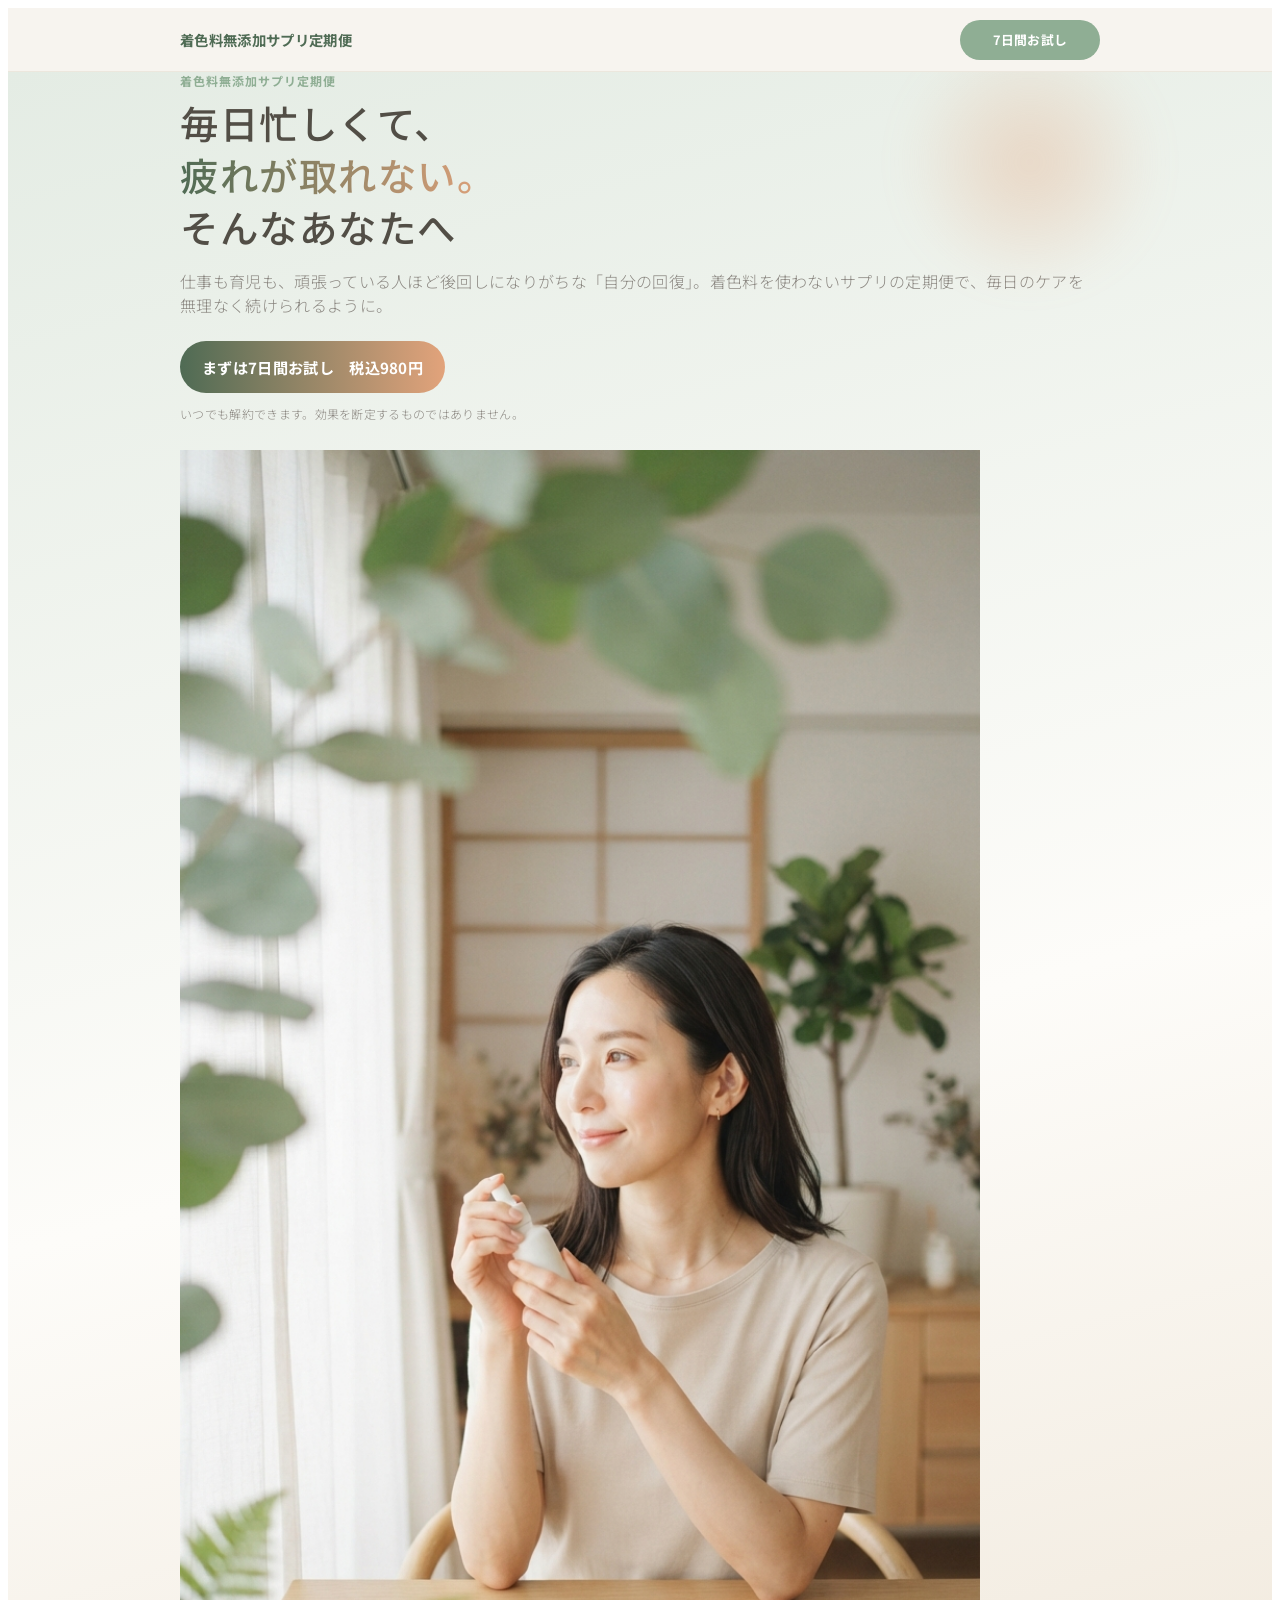
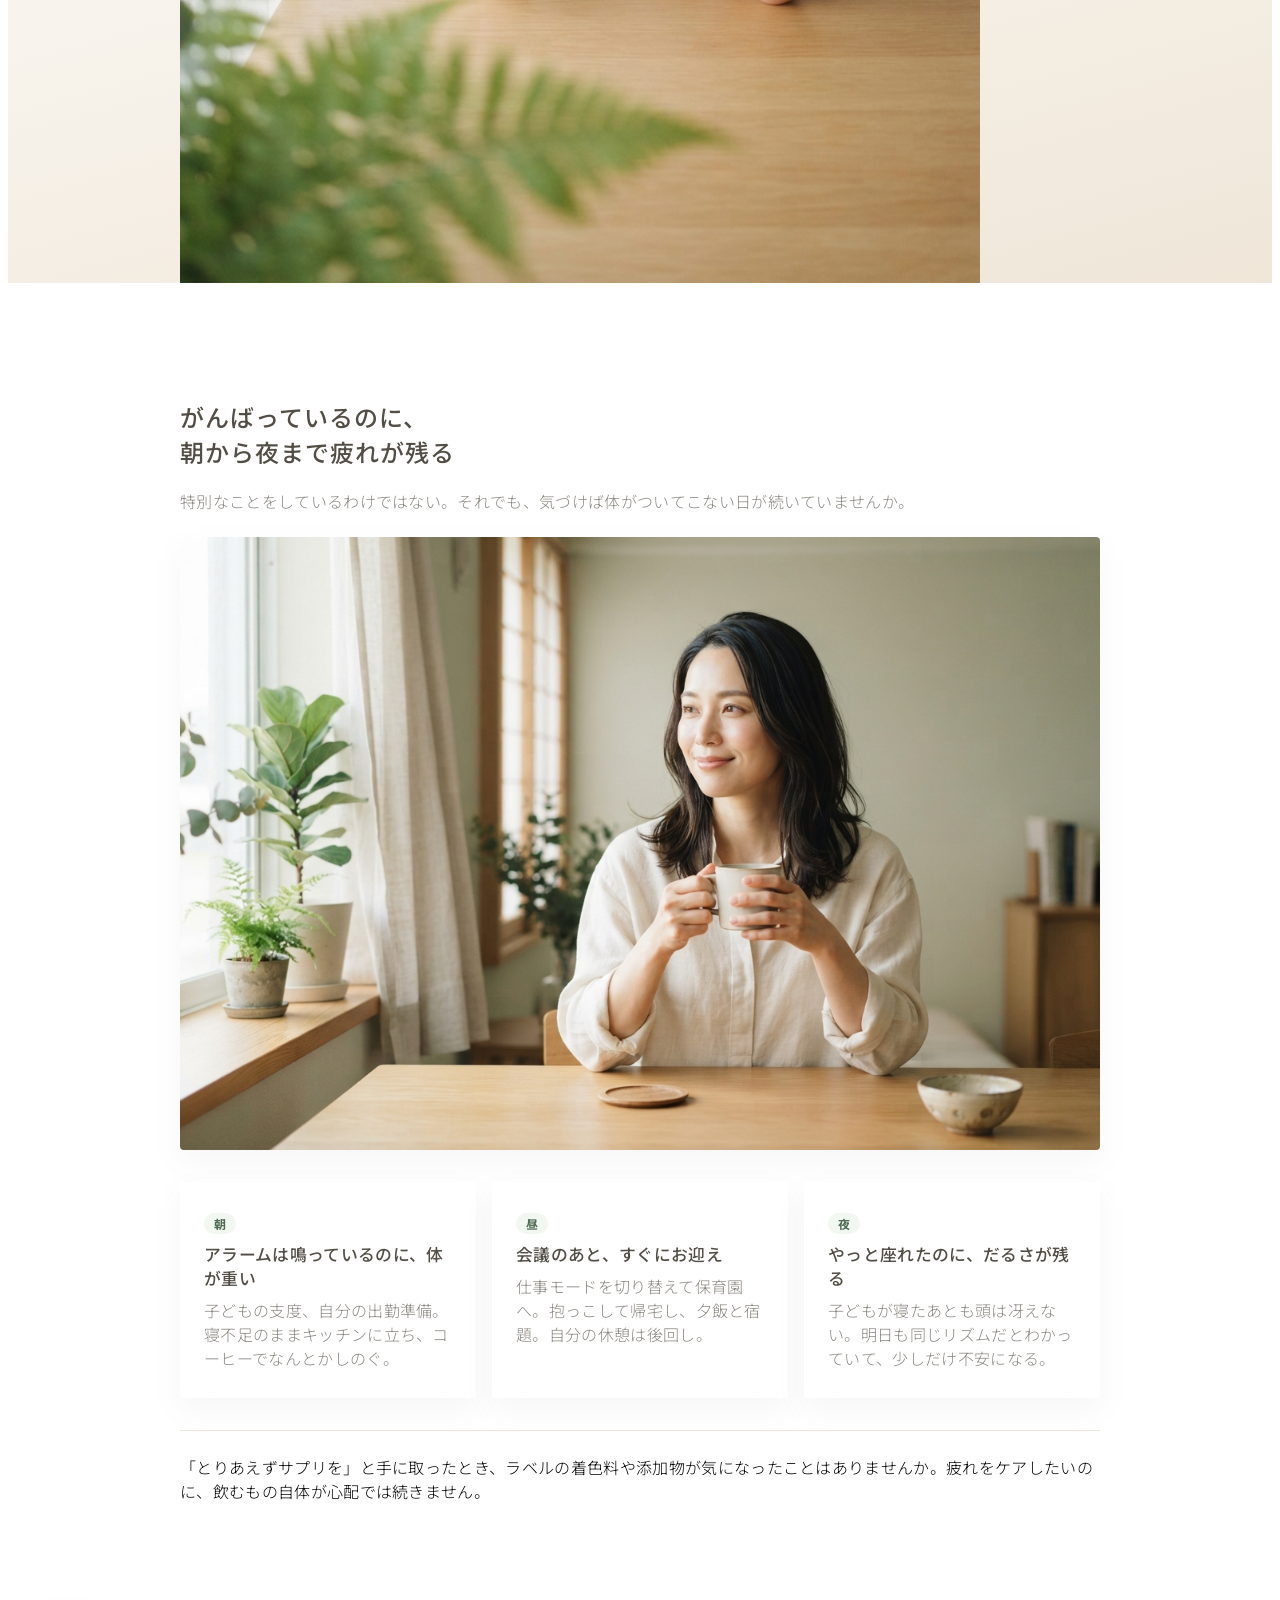
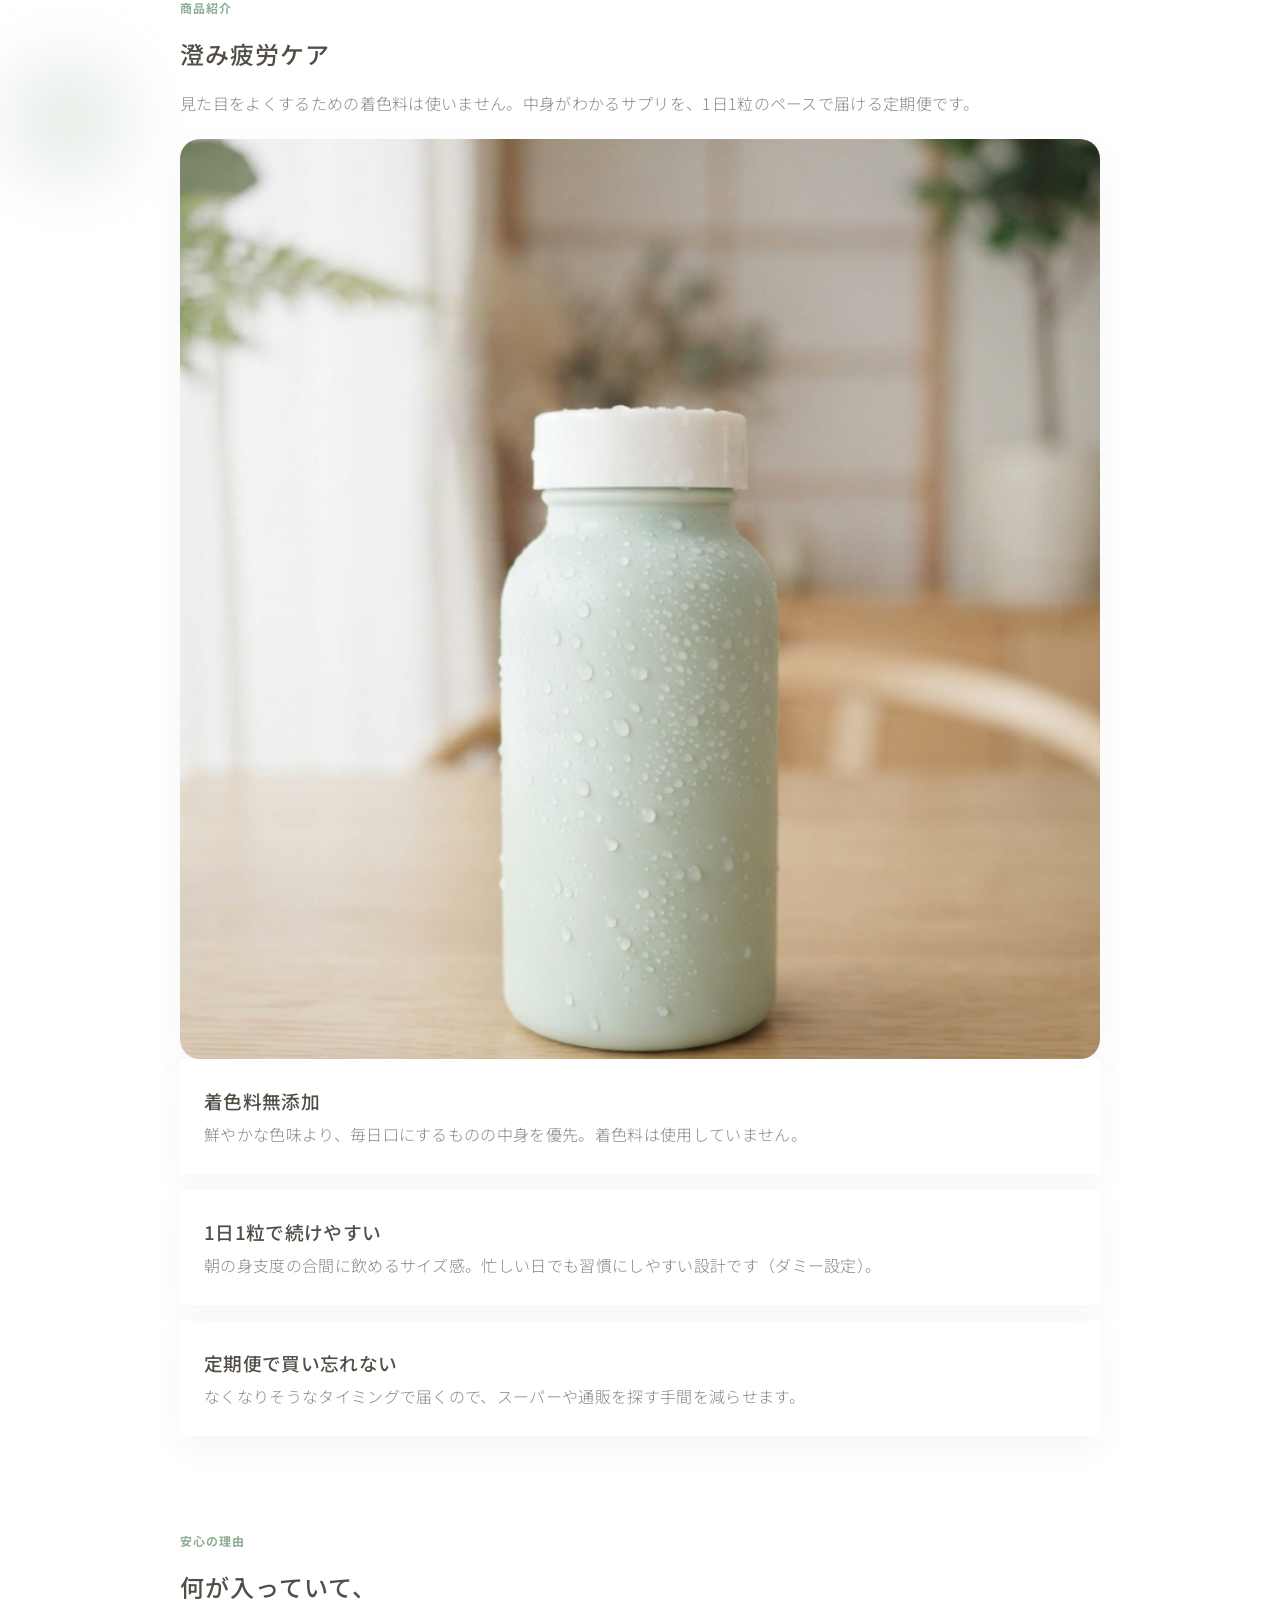
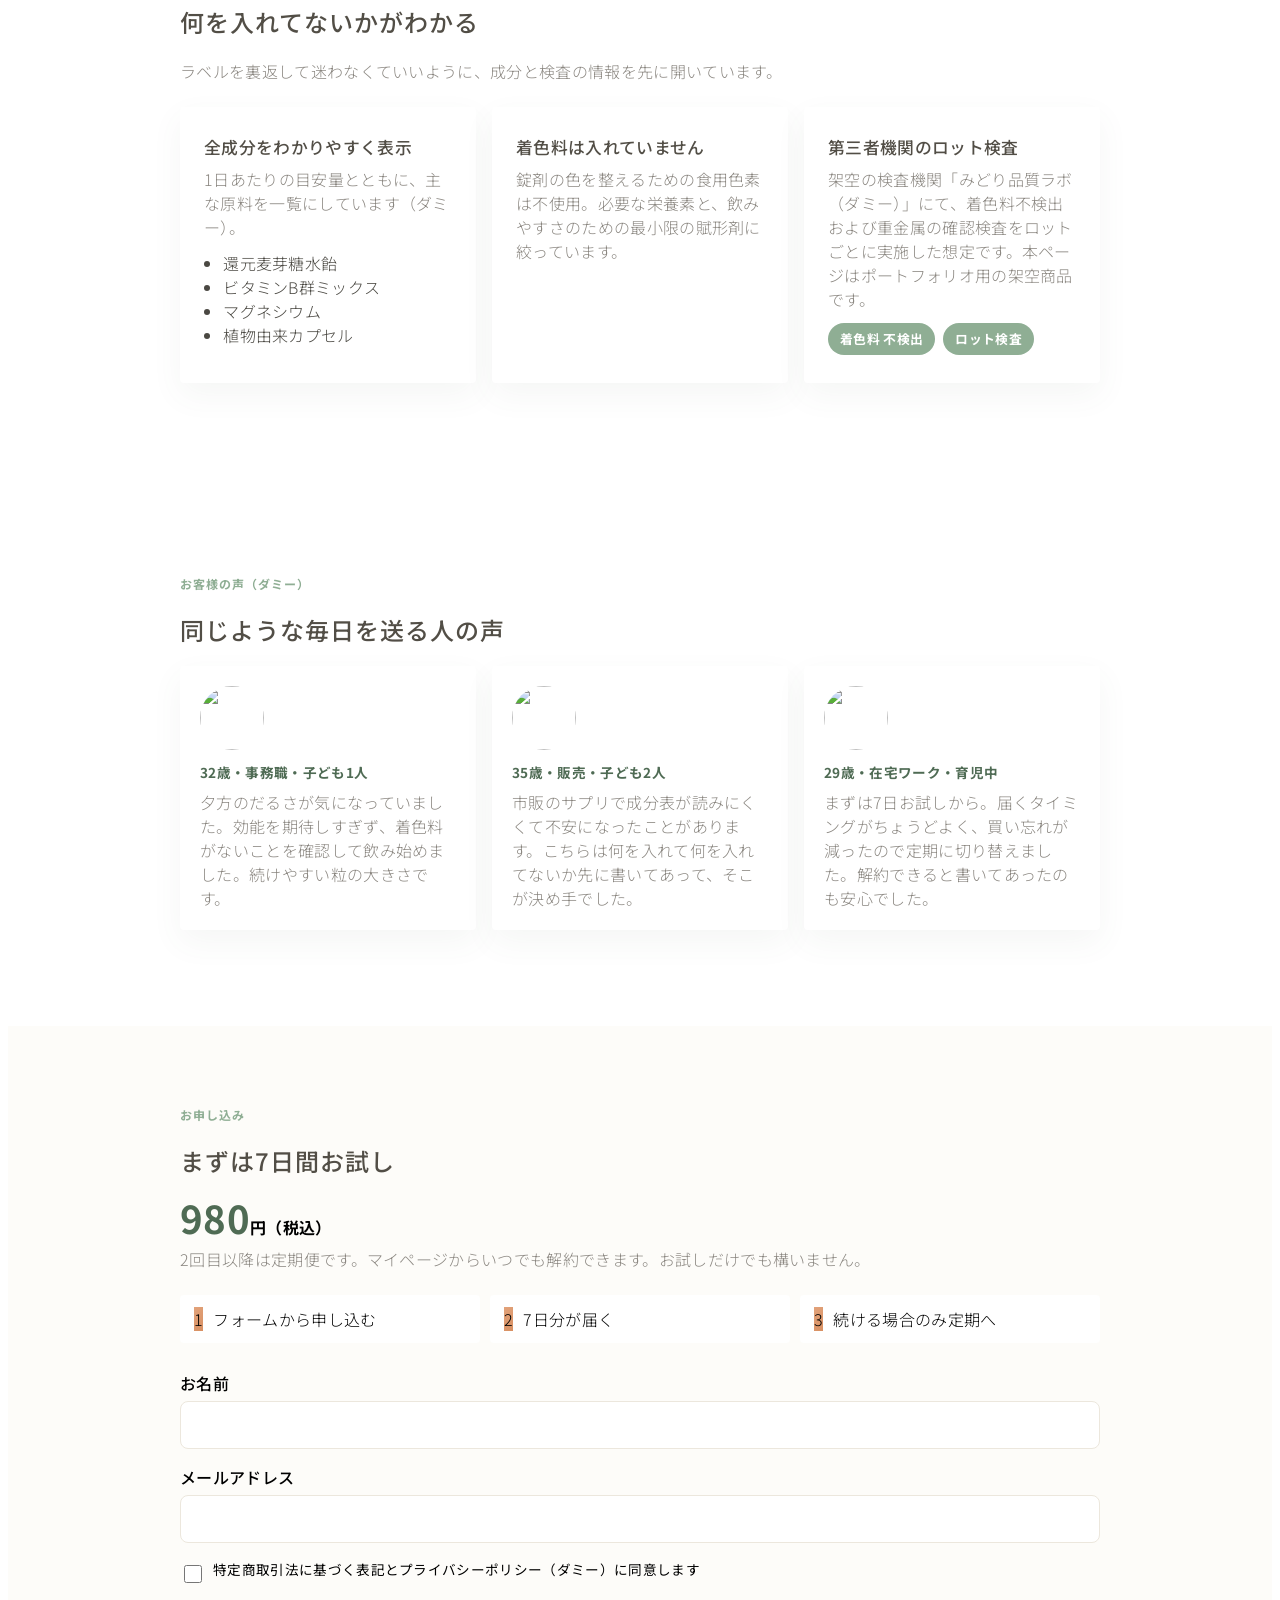
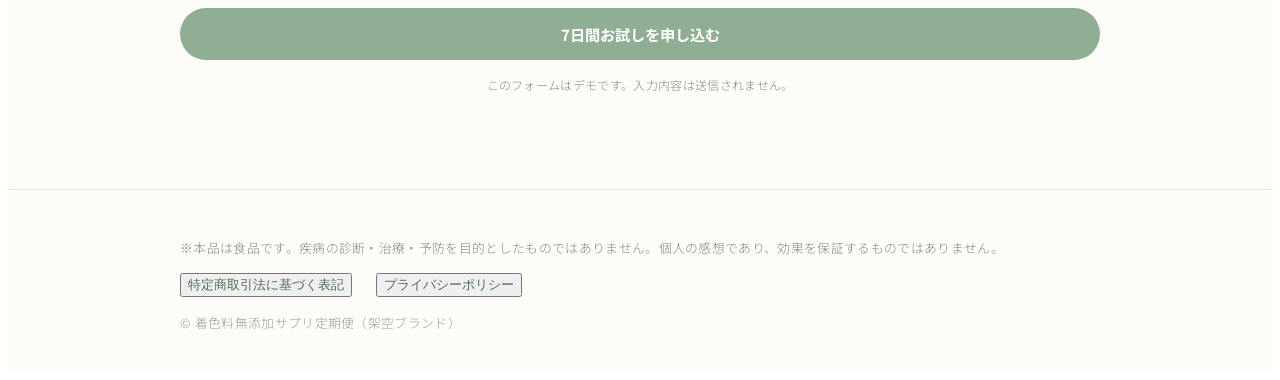
==== lp/index.html @ d239c3b1 "アプリ作成" ====
<!DOCTYPE html>
<html lang="ja">
  <head>
    <meta charset="UTF-8" />
    <meta name="viewport" content="width=device-width, initial-scale=1.0" />
    <meta
      name="description"
      content="毎日忙しくて疲れが取れないあなたへ。着色料無添加サプリ定期便「澄み疲労ケア」。まずは7日間980円から。"
    />
    <title>着色料無添加サプリ定期便｜澄み疲労ケア</title>
    <link rel="preconnect" href="https://fonts.googleapis.com" />
    <link rel="preconnect" href="https://fonts.gstatic.com" crossorigin />
    <link
      href="https://fonts.googleapis.com/css2?family=Noto+Sans+JP:wght@400;500;700&display=swap"
      rel="stylesheet"
    />
    <link rel="stylesheet" href="style.css" />
    <link rel="preconnect" href="https://fonts.googleapis.com">
    <link href="https://fonts.googleapis.com/css2?family=Shippori+Mincho:wght@400;500&family=Noto+Sans+JP:wght@300;400;700&display=swap" rel="stylesheet">
  </head>
  <body>
    <!-- ヘッダー: SNS流入者がすぐ戻れるようブランドを固定し、いつでもお試しへ進める導線を残す -->
    <header class="site-header">
      <div class="header-inner">
        <a class="logo" href="#fv">着色料無添加サプリ定期便</a>
        <a class="btn btn-sm header-cta" href="#cta">7日間お試し</a>
      </div>
    </header>

    <main>
      <!--
        セクション1 ファーストビュー
        意図: 受動的なSNS流入者の足を「慢性的な疲労感」で止め、自分ごと化させる。
        下まで読まなくても行動できるよう、共感コピーの直下に低ハードルCTAを置く。
      -->
      <section class="fv" id="fv">
        <div class="fv-bg" aria-hidden="true"></div>
        <div class="inner fv-inner">
          <p class="eyebrow">着色料無添加サプリ定期便</p>
          <h1 class="fv-catch">
            毎日忙しくて、<br />
            <span class="fv-highlight">疲れが取れない。</span><br />
            そんなあなたへ
          </h1>
          <p class="fv-lead">
            仕事も育児も、頑張っている人ほど後回しになりがちな「自分の回復」。着色料を使わないサプリの定期便で、毎日のケアを無理なく続けられるように。
          </p>
          <a class="btn btn-lg btn-highlight" href="#cta">まずは7日間お試し　税込980円</a>
          <p class="fv-note">いつでも解約できます。効果を断定するものではありません。</p>
          <div class="fv-blob" aria-hidden="true"></div>
          <img
            class="fv-photo"
            src="images/hero.jpg"
            alt="仕事と育児に追われる中で、ほっと一息つく30代女性のイメージ"
            width="800"
            height="600"
          />
        </div>
      </section>

      <!--
        セクション2 悩みの深掘り
        意図: 30代・仕事と育児の両立という具体シーンで「うちのことだ」と感じさせる。
        市販サプリの着色料・添加物への不安を短く入れ、次の無添加訴求への橋渡しにする。
      -->
      <section class="pain" id="pain">
        <div class="inner">
          <h2 class="section-title">がんばっているのに、<br />朝から夜まで疲れが残る</h2>
          <p class="section-lead">
            特別なことをしているわけではない。それでも、気づけば体がついてこない日が続いていませんか。
          </p>
          <img
            class="pain-photo"
            src="images/morning.jpg"
            alt="朝、身支度をしながら過ごす30代女性の生活シーン"
            width="800"
            height="500"
            />
          <ul class="scene-list">
            <li class="scene-card">
              <span class="scene-time">朝</span>
              <h3>アラームは鳴っているのに、体が重い</h3>
              <p>
                子どもの支度、自分の出勤準備。寝不足のままキッチンに立ち、コーヒーでなんとかしのぐ。
              </p>
            </li>
            <li class="scene-card">
              <span class="scene-time">昼</span>
              <h3>会議のあと、すぐにお迎え</h3>
              <p>
                仕事モードを切り替えて保育園へ。抱っこして帰宅し、夕飯と宿題。自分の休憩は後回し。
              </p>
            </li>
            <li class="scene-card">
              <span class="scene-time">夜</span>
              <h3>やっと座れたのに、だるさが残る</h3>
              <p>
                子どもが寝たあとも頭は冴えない。明日も同じリズムだとわかっていて、少しだけ不安になる。
              </p>
            </li>
          </ul>
          <aside class="bridge">
            <p>
              「とりあえずサプリを」と手に取ったとき、ラベルの着色料や添加物が気になったことはありませんか。疲れをケアしたいのに、飲むもの自体が心配では続きません。
            </p>
          </aside>
        </div>
      </section>

      <!--
        セクション3 商品紹介
        意図: 共感のあとに「なぜこの商品か」を示す。軸は着色料無添加。
        忙しい人でも続く1日1粒と、買い忘れを防ぐ定期便で実用性を補う。
      -->
      <section class="product" id="product">
        <div class="inner">
          <p class="eyebrow">商品紹介</p>
          <h2 class="section-title">澄み疲労ケア</h2>
          <p class="section-lead">
            見た目をよくするための着色料は使いません。中身がわかるサプリを、1日1粒のペースで届ける定期便です。
          </p>
          <div class="product-layout">
            <img
              class="product-img"
              src="images/bottle.jpg"
              alt="着色料無添加サプリ定期便の商品パッケージ"
              width="280"
              height="280"
            />
            <ul class="feature-list">
              <li>
                <h3>着色料無添加</h3>
                <p>
                  鮮やかな色味より、毎日口にするものの中身を優先。着色料は使用していません。
                </p>
              </li>
              <li>
                <h3>1日1粒で続けやすい</h3>
                <p>
                  朝の身支度の合間に飲めるサイズ感。忙しい日でも習慣にしやすい設計です（ダミー設定）。
                </p>
              </li>
              <li>
                <h3>定期便で買い忘れない</h3>
                <p>
                  なくなりそうなタイミングで届くので、スーパーや通販を探す手間を減らせます。
                </p>
              </li>
            </ul>
          </div>
        </div>
      </section>

      <!--
        セクション4 安心材料
        意図: 添加物に不安を感じた経験がある人へ、感情だけでなく根拠を渡す。
        成分の見える化、入れないものの明示、第三者検査のダミー証明で信頼を補強する。
      -->
      <section class="trust" id="trust">
        <div class="inner">
          <p class="eyebrow">安心の理由</p>
          <h2 class="section-title">何が入っていて、<br />何を入れてないかがわかる</h2>
          <p class="section-lead">
            ラベルを裏返して迷わなくていいように、成分と検査の情報を先に開いています。
          </p>
          <div class="trust-grid">
            <article class="trust-card">
              <h3>全成分をわかりやすく表示</h3>
              <p>1日あたりの目安量とともに、主な原料を一覧にしています（ダミー）。</p>
              <ul class="ingredient-list">
                <li>還元麦芽糖水飴</li>
                <li>ビタミンB群ミックス</li>
                <li>マグネシウム</li>
                <li>植物由来カプセル</li>
              </ul>
            </article>
            <article class="trust-card">
              <h3>着色料は入れていません</h3>
              <p>
                錠剤の色を整えるための食用色素は不使用。必要な栄養素と、飲みやすさのための最小限の賦形剤に絞っています。
              </p>
            </article>
            <article class="trust-card">
              <h3>第三者機関のロット検査</h3>
              <p>
                架空の検査機関「みどり品質ラボ（ダミー）」にて、着色料不検出および重金属の確認検査をロットごとに実施した想定です。本ページはポートフォリオ用の架空商品です。
              </p>
              <div class="badge-row">
                <span class="badge">着色料 不検出</span>
                <span class="badge">ロット検査</span>
              </div>
            </article>
          </div>
        </div>
      </section>

      <!--
        セクション5 お客様の声
        意図: 同世代（30代）の体験談で追体験させる。実在を装いすぎないようダミーと明記。
        疲労感・安心感・お試しからの継続、というLPの流れに対応する3件。
      -->
      <section class="voices" id="voices">
        <div class="inner">
          <p class="eyebrow">お客様の声（ダミー）</p>
          <h2 class="section-title">同じような毎日を送る人の声</h2>
          <ul class="voice-list">
            <li class="voice-card">
              <img
                class="avatar"
                src="https://placehold.jp/40/c4b5a5/ffffff/160x160.png?text=A"
                alt=""
                width="80"
                height="80"
              />
              <p class="voice-meta">32歳・事務職・子ども1人</p>
              <p class="voice-text">
                夕方のだるさが気になっていました。効能を期待しすぎず、着色料がないことを確認して飲み始めました。続けやすい粒の大きさです。
              </p>
            </li>
            <li class="voice-card">
              <img
                class="avatar"
                src="https://placehold.jp/40/9aab8c/ffffff/160x160.png?text=B"
                alt=""
                width="80"
                height="80"
              />
              <p class="voice-meta">35歳・販売・子ども2人</p>
              <p class="voice-text">
                市販のサプリで成分表が読みにくくて不安になったことがあります。こちらは何を入れて何を入れてないか先に書いてあって、そこが決め手でした。
              </p>
            </li>
            <li class="voice-card">
              <img
                class="avatar"
                src="https://placehold.jp/40/8fa3a8/ffffff/160x160.png?text=C"
                alt=""
                width="80"
                height="80"
              />
              <p class="voice-meta">29歳・在宅ワーク・育児中</p>
              <p class="voice-text">
                まずは7日お試しから。届くタイミングがちょうどよく、買い忘れが減ったので定期に切り替えました。解約できると書いてあったのも安心でした。
              </p>
            </li>
          </ul>
        </div>
      </section>

      <!--
        セクション6 CTA
        意図: 本購入ではなく「7日間・980円」で決断コストを下げる。
        定期の流れと解約のしやすさを先に見せ、簡易フォームで申込の第一歩を取る（サーバー送信なし）。
      -->
      <section class="cta" id="cta">
        <div class="inner">
          <p class="eyebrow">お申し込み</p>
          <h2 class="section-title">まずは7日間お試し</h2>
          <p class="price"><span class="price-num">980</span>円（税込）</p>
          <p class="section-lead">
            2回目以降は定期便です。マイページからいつでも解約できます。お試しだけでも構いません。
          </p>
          <ol class="steps">
            <li><span>1</span>フォームから申し込む</li>
            <li><span>2</span>7日分が届く</li>
            <li><span>3</span>続ける場合のみ定期へ</li>
          </ol>

          <form class="trial-form" id="trial-form" novalidate>
            <div class="field">
              <label for="name">お名前</label>
              <input type="text" id="name" name="name" autocomplete="name" required />
              <p class="field-error" data-error-for="name" hidden></p>
            </div>
            <div class="field">
              <label for="email">メールアドレス</label>
              <input type="email" id="email" name="email" autocomplete="email" required />
              <p class="field-error" data-error-for="email" hidden></p>
            </div>
            <div class="field field-check">
              <label>
                <input type="checkbox" id="agree" name="agree" required />
                特定商取引法に基づく表記とプライバシーポリシー（ダミー）に同意します
              </label>
              <p class="field-error" data-error-for="agree" hidden></p>
            </div>
            <button class="btn btn-lg btn-block" type="submit">7日間お試しを申し込む</button>
            <p class="form-hint">このフォームはデモです。入力内容は送信されません。</p>
          </form>

          <div class="thanks" id="thanks" hidden tabindex="-1">
            <h3>お申し込みありがとうございました</h3>
            <p>
              これはポートフォリオ用のダミー完了画面です。実際の注文処理は行われていません。
            </p>
          </div>
        </div>
      </section>
    </main>

    <!-- フッター: 薬機法に配慮した注意書きと、ダミーの法務リンク。モーダルで短文を見せる -->
    <footer class="site-footer">
      <div class="inner">
        <p class="disclaimer">
          ※本品は食品です。疾病の診断・治療・予防を目的としたものではありません。個人の感想であり、効果を保証するものではありません。
        </p>
        <nav class="footer-nav">
          <button type="button" class="link-btn" data-modal="tokushoho">特定商取引法に基づく表記</button>
          <button type="button" class="link-btn" data-modal="privacy">プライバシーポリシー</button>
        </nav>
        <p class="copyright">&copy; 着色料無添加サプリ定期便（架空ブランド）</p>
      </div>
    </footer>

    <dialog class="modal" id="modal-tokushoho">
      <h2>特定商取引法に基づく表記（ダミー）</h2>
      <p>販売業者: 架空株式会社</p>
      <p>所在地: 東京都（ダミー）</p>
      <p>価格: お試し980円（税込）／以降は定期便（金額はダミー）</p>
      <p>解約: 次回発送の一定日前までマイページより可能（ダミー）</p>
      <button type="button" class="btn" data-close-modal>閉じる</button>
    </dialog>
    <dialog class="modal" id="modal-privacy">
      <h2>プライバシーポリシー（ダミー）</h2>
      <p>
        本ページはポートフォリオ目的の架空LPです。フォームに入力された情報はサーバーへ送信されず、ブラウザ内での確認のみに用います。
      </p>
      <button type="button" class="btn" data-close-modal>閉じる</button>
    </dialog>

    <a class="sticky-cta" id="sticky-cta" href="#cta" hidden>7日間お試し 980円</a>

    <script src="script.js"></script>
  </body>
</html>
---- lp/style.css ----
/* ベース: スマホ（375px想定）を最優先。健康・安心を伝えるくすみグリーンとオフホワイト */

:root {
  --green: #8fae94;
  --green-dark: #4f6b54;
  --green-soft: #f3f7f1;
  --cream: #fdfcf9;
  --white: #ffffff;
  --text: #4a4842;
  --muted: #8b8781;
  --line: #ece7dd;
  --error: #a33b3b;
  --header-h: 64px;
  --radius: 4px;
  --shadow: 0 12px 32px rgba(79, 107, 84, 0.06);
  --accent: #e2a37b; /* 差し色:暖かみのあるテラコッタ。使うのはボタンの一部・装飾・強調文字のみ */
}

*,
*::before,
*::after {
  box-sizing: border-box;
}

html {
  scroll-behavior: smooth;
}

body {
  font-family: "Noto Sans JP", sans-serif;
  font-weight: 300;
  letter-spacing: 0.02em;

}

img {
  max-width: 100%;
  height: auto;
  display: block;
}

a {
  color: var(--green-dark);
}

.inner {
  width: min(920px, calc(100% - 32px));
  margin-inline: auto;
}

.eyebrow {
  margin: 0 0 8px;
  font-size: 0.75rem;
  font-weight: 700;
  letter-spacing: 0.08em;
  color: var(--green);
}

.section-title {
  font-weight: 400;
  letter-spacing: 0.04em;
}

.section-lead {
  margin: 0 0 24px;
  color: var(--muted);
}

/* ヘッダー: スクロール中もブランドとCTAを見失わない */

.site-header {
  position: sticky;
  top: 0;
  z-index: 20;
  height: var(--header-h);
  background: rgba(247, 244, 239, 0.94);
  border-bottom: 1px solid var(--line);
  backdrop-filter: blur(8px);
}

.header-inner {
  height: 100%;
  width: min(920px, calc(100% - 24px));
  margin-inline: auto;
  display: flex;
  align-items: center;
  justify-content: space-between;
  gap: 12px;
}

.logo {
  font-size: 0.75rem;
  font-weight: 700;
  text-decoration: none;
  color: var(--green-dark);
  white-space: nowrap;
  overflow: hidden;
  text-overflow: ellipsis;
}

.btn {
  display: inline-flex;
  align-items: center;
  justify-content: center;
  min-height: 44px;
  padding: 10px 18px;
  border: 0;
  border-radius: 999px;
  background: var(--green);
  color: #fff;
  font-weight: 700;
  font-size: 0.95rem;
  text-decoration: none;
  cursor: pointer;
  font-family: inherit;
}

.btn:hover,
.btn:focus-visible {
  background: var(--green-dark);
}

.btn-sm {
  min-height: 40px;
  padding: 8px 12px;
  font-size: 0.8rem;
}

.btn-lg {
  min-height: 52px;
  padding: 12px 22px;
}

.btn-block {
  width: 100%;
}

/* ファーストビューのメインCTAだけ、キャッチコピーと同じグラデーションにして最重要ボタンを目立たせる */
.btn-highlight {
  background: linear-gradient(90deg, var(--green-dark) 0%, var(--accent) 100%);
}

.btn-highlight:hover,
.btn-highlight:focus-visible {
  background: linear-gradient(90deg, var(--accent) 0%, var(--green-dark) 100%);
}

/* セクション1 FV: 疲労への共感を画面いっぱいに。グラデ＋写真で生活感を出す */

.fv {
  position: relative;
}

.fv-blob {
  position: absolute;
  top: -40px;
  right: -60px;
  width: 260px;
  height: 260px;
  background: radial-gradient(circle, var(--accent) 0%, transparent 70%);
  opacity: 0.35;
  filter: blur(20px);
  z-index: 0;
  pointer-events: none;
}


.fv-bg {
  position: absolute;
  inset: 0;
  background: linear-gradient(165deg, #e4ece4 0%, var(--cream) 55%, #efe6d8 100%);
  z-index: 0;
}

.fv-inner {
  position: relative;
  z-index: 1;
}

.fv-catch {
  margin: 0 0 16px;
  font-size: clamp(1.6rem, 6vw, 2.4rem);
  line-height: 1.35;
}

.fv-lead {
  margin: 0 0 24px;
  color: var(--muted);
}

.fv-note {
  margin: 12px 0 28px;
  font-size: 0.75rem;
  color: var(--muted);
}
/* 実写に差し替えたため、縦横比を固定して崩れを防ぐ */
.fv-photo {
  position: relative;
  z-index: 1;
}
/* キャッチコピーの中の最重要ワードにだけ、グラデーションで差し色を効かせる */
.fv-highlight {
  background: linear-gradient(90deg, var(--green-dark) 0%, var(--accent) 100%);
  -webkit-background-clip: text;
  background-clip: text;
  -webkit-text-fill-color: transparent;
}

/* セクション2 悩み: 朝昼夜のカードで生活リズムを可視化し、無添加への橋を渡す */

.pain {
  padding: 96px 0;
  background: var(--white);
}

.scene-list {
  list-style: none;
  margin: 0;
  padding: 0;
  display: grid;
  gap: 16px;
}

.scene-card {
  padding: 28px 24px;
  border-radius: var(--radius);
  background: var(--white);
  border: none;
  box-shadow: var(--shadow);
}

.scene-time {
  display: inline-block;
  margin-bottom: 8px;
  padding: 2px 10px;
  border-radius: 999px;
  background: var(--green-soft);
  color: var(--green-dark);
  font-size: 0.75rem;
  font-weight: 700;
}

.scene-card h3 {
  margin: 0 0 8px;
  font-size: 1.05rem;
}

.scene-card p {
  margin: 0;
  color: var(--muted);
}

.bridge {
  margin-top: 32px;
  padding: 24px 0 0;
  border-left: none;
  border-top: 1px solid var(--line);
  background: none;
  border-radius: 0;
}

.bridge p {
  margin: 0;
}

/* セクション3 商品: ボトル画像と3特長。スマホは縦積み */

.product {
  position: relative;
}

.product::before {
  content: "";
  position: absolute;
  top: 20px;
  left: -40px;
  width: 200px;
  height: 200px;
  background: radial-gradient(circle, var(--green) 0%, transparent 70%);
  opacity: 0.25;
  filter: blur(24px);
  z-index: 0;
}

.product-layout {
  position: relative;
  z-index: 1;
}

.product-img {
  width: min(280px, 70%);
  aspect-ratio: 1 / 1;
  margin-inline: auto;
  border-radius: 20px;
  box-shadow: var(--shadow);
  object-fit: cover;
}

.feature-list {
  list-style: none;
  margin: 0;
  padding: 0;
  display: grid;
  gap: 16px;
}

.feature-list li {
  padding: 28px 24px;
  border-radius: var(--radius);
  background: var(--white);
  border: none;
  box-shadow: var(--shadow);
}

.feature-list h3 {
  margin: 0 0 8px;
  color: var(--green-dark);
}

.feature-list p {
  margin: 0;
  color: var(--muted);
}

/* セクション4 安心: 成分・不使用・検査を同格のカードで並べ、根拠を先に見せる */

.trust {
  padding: 96px 0;
  background: var(--white);
}

.trust-grid {
  display: grid;
  gap: 16px;
}

.trust-card {
  padding: 28px 24px;
  border-radius: var(--radius);
  background: var(--white);
  border: none;
  box-shadow: var(--shadow);
}

.trust-card h3 {
  margin: 0 0 8px;
  font-size: 1.05rem;
}

.trust-card p {
  margin: 0 0 12px;
  color: var(--muted);
}

.ingredient-list {
  margin: 0;
  padding-left: 1.2em;
  color: var(--text);
}

.badge-row {
  display: flex;
  flex-wrap: wrap;
  gap: 8px;
}

.badge {
  display: inline-flex;
  align-items: center;
  min-height: 32px;
  padding: 4px 12px;
  border-radius: 999px;
  background: var(--green);
  color: #fff;
  font-size: 0.8rem;
  font-weight: 700;
}

/* セクション5 声: 円形プレースホルダーと短文で同世代感を出す */

.voices {
  padding: 96px 0;
}

.voice-list {
  list-style: none;
  margin: 0;
  padding: 0;
  display: grid;
  gap: 16px;
}

.voice-card {
  padding: 20px;
  background: var(--white);
  border-radius: var(--radius);
  box-shadow: var(--shadow);
}

.avatar {
  width: 64px;
  height: 64px;
  border-radius: 50%;
  object-fit: cover;
  margin-bottom: 12px;
}

.voice-meta {
  margin: 0 0 8px;
  font-size: 0.85rem;
  font-weight: 700;
  color: var(--green-dark);
}

.voice-text {
  margin: 0;
  color: var(--muted);
}

/* セクション6 CTA: 価格を大きく、ステップで不安を分解、フォームは指で押しやすい余白 */

.cta {
  padding: 80px 0 96px;
  background: var(--cream);
}

.price {
  margin: 0 0 8px;
  font-weight: 700;
}

.price-num {
  font-size: 2.4rem;
  line-height: 1;
  color: var(--green-dark);
}

.steps {
  list-style: none;
  margin: 0 0 28px;
  padding: 0;
  display: grid;
  gap: 10px;
}

.steps li {
  display: flex;
  align-items: center;
  gap: 10px;
  padding: 12px 14px;
  background: var(--white);
  border-radius: var(--radius);
}

.steps span {
  background: linear-gradient(135deg, var(--accent) 0%, #d88f61 100%);
}

.trial-form {
  display: grid;
  gap: 16px;
}

.field label {
  display: block;
  margin-bottom: 6px;
  font-weight: 500;
}

.field input[type="text"],
.field input[type="email"] {
  width: 100%;
  min-height: 48px;
  padding: 10px 12px;
  border: 1px solid var(--line);
  border-radius: 8px;
  font-size: 16px;
  font-family: inherit;
  background: var(--white);
}

.field input:focus-visible {
  outline: 2px solid var(--green);
  outline-offset: 1px;
}

.field-check label {
  display: flex;
  align-items: flex-start;
  gap: 8px;
  font-size: 0.85rem;
  font-weight: 400;
}

.field-check input {
  margin-top: 6px;
  width: 18px;
  height: 18px;
}

.field-error {
  margin: 6px 0 0;
  font-size: 0.8rem;
  color: var(--error);
}

.form-hint {
  margin: 0;
  font-size: 0.75rem;
  color: var(--muted);
  text-align: center;
}

.thanks {
  padding: 24px;
  background: var(--white);
  border-radius: var(--radius);
  text-align: center;
}

.thanks h3 {
  margin: 0 0 8px;
}

.thanks p {
  margin: 0;
  color: var(--muted);
}

.trial-form.is-hidden {
  display: none;
}

/* フッター: 断定表現を避ける注意書きと法務ダミー */

.site-footer {
  padding: 48px 0 96px;
  background: var(--cream);
  color: var(--muted);
  font-size: 0.8rem;
  border-top: 1px solid var(--line);
}

.disclaimer {
  margin: 0 0 16px;
}

.footer-nav {
  display: flex;
  flex-direction: column;
  gap: 8px;
  margin-bottom: 16px;
}

.link-btn {
  color: var(--green-dark);
}

.copyright {
  margin: 0;
  opacity: 0.8;
}

.modal {
  width: min(480px, calc(100% - 32px));
  border: 0;
  border-radius: var(--radius);
  padding: 24px;
}

.modal::backdrop {
  background: rgba(58, 56, 53, 0.5);
}

.modal h2 {
  margin: 0 0 12px;
  font-size: 1.1rem;
}

.modal p {
  margin: 0 0 10px;
  color: var(--muted);
}

/* 追従CTA: FVを過ぎたあと、親指の届く下端に出す */

.sticky-cta {
  position: fixed;
  left: 16px;
  right: 16px;
  bottom: 16px;
  z-index: 15;
  display: flex;
  align-items: center;
  justify-content: center;
  min-height: 52px;
  border-radius: 999px;
  background: var(--green);
  color: #fff;
  font-weight: 700;
  text-decoration: none;
  box-shadow: 0 8px 20px rgba(63, 86, 68, 0.28);
}

.sticky-cta[hidden] {
  display: none;
}

@media (min-width: 768px) {
  .scene-list,
  .trust-grid,
  .voice-list,
  .steps {
    grid-template-columns: repeat(3, 1fr);
  }

  .product-layout {
    grid-template-columns: 280px 1fr;
    align-items: center;
  }

  .product-img {
    width: 100%;
    margin: 0;
  }

  .footer-nav {
    flex-direction: row;
    gap: 24px;
  }

  .site-footer {
    padding-bottom: 40px;
  }

  .sticky-cta {
    display: none !important;
  }

  .header-cta {
    min-width: 140px;
  }

  .logo {
    font-size: 0.9rem;
  }
}
/* 悩みセクション用の写真:柔らかい印象を出すため大きめの余白と角丸 */
.pain-photo {
  width: 100%;
  aspect-ratio: 3 / 2;
  object-fit: cover;
  border-radius: var(--radius);
  box-shadow: var(--shadow);
  margin-bottom: 32px;
}
/* ============================================
   見出し・キャッチコピーの色とウェイトを調整
   (黒すぎる・細すぎるという違和感の解消)
   ============================================ */

:root {
  --heading: #524e46; /* 黒ではなく、温かみのある墨色寄りのグレー */
}

/* ファーストビューのキャッチコピー「毎日忙しくて、疲れが取れない。そんなあなたへ」 */
.fv-catch {
  color: var(--heading);
  font-weight: 500;
  letter-spacing: 0.04em;
}

/* 各セクションの見出し(「澄み疲労ケア」「同じような毎日を送る人の声」「まずは7日間お試し」など) */
.section-title {
  color: var(--heading);
  font-weight: 500;
  letter-spacing: 0.04em;
}

/* カード内の小見出し(「がんばっているのに、朝から夜まで疲れが残る」「何が入っていて、何を入れてないかがわかる」など) */
.scene-card h3,
.trust-card h3,
.feature-list h3 {
  color: var(--heading);
  font-weight: 500;
}

/* 本文(リード文・説明文)はさらに一段階薄いグレーのままで、見出しとのメリハリをつける */
.fv-lead,
.section-lead,
.scene-card p,
.trust-card p,
.feature-list p {
  color: var(--muted);
  font-weight: 300;
}
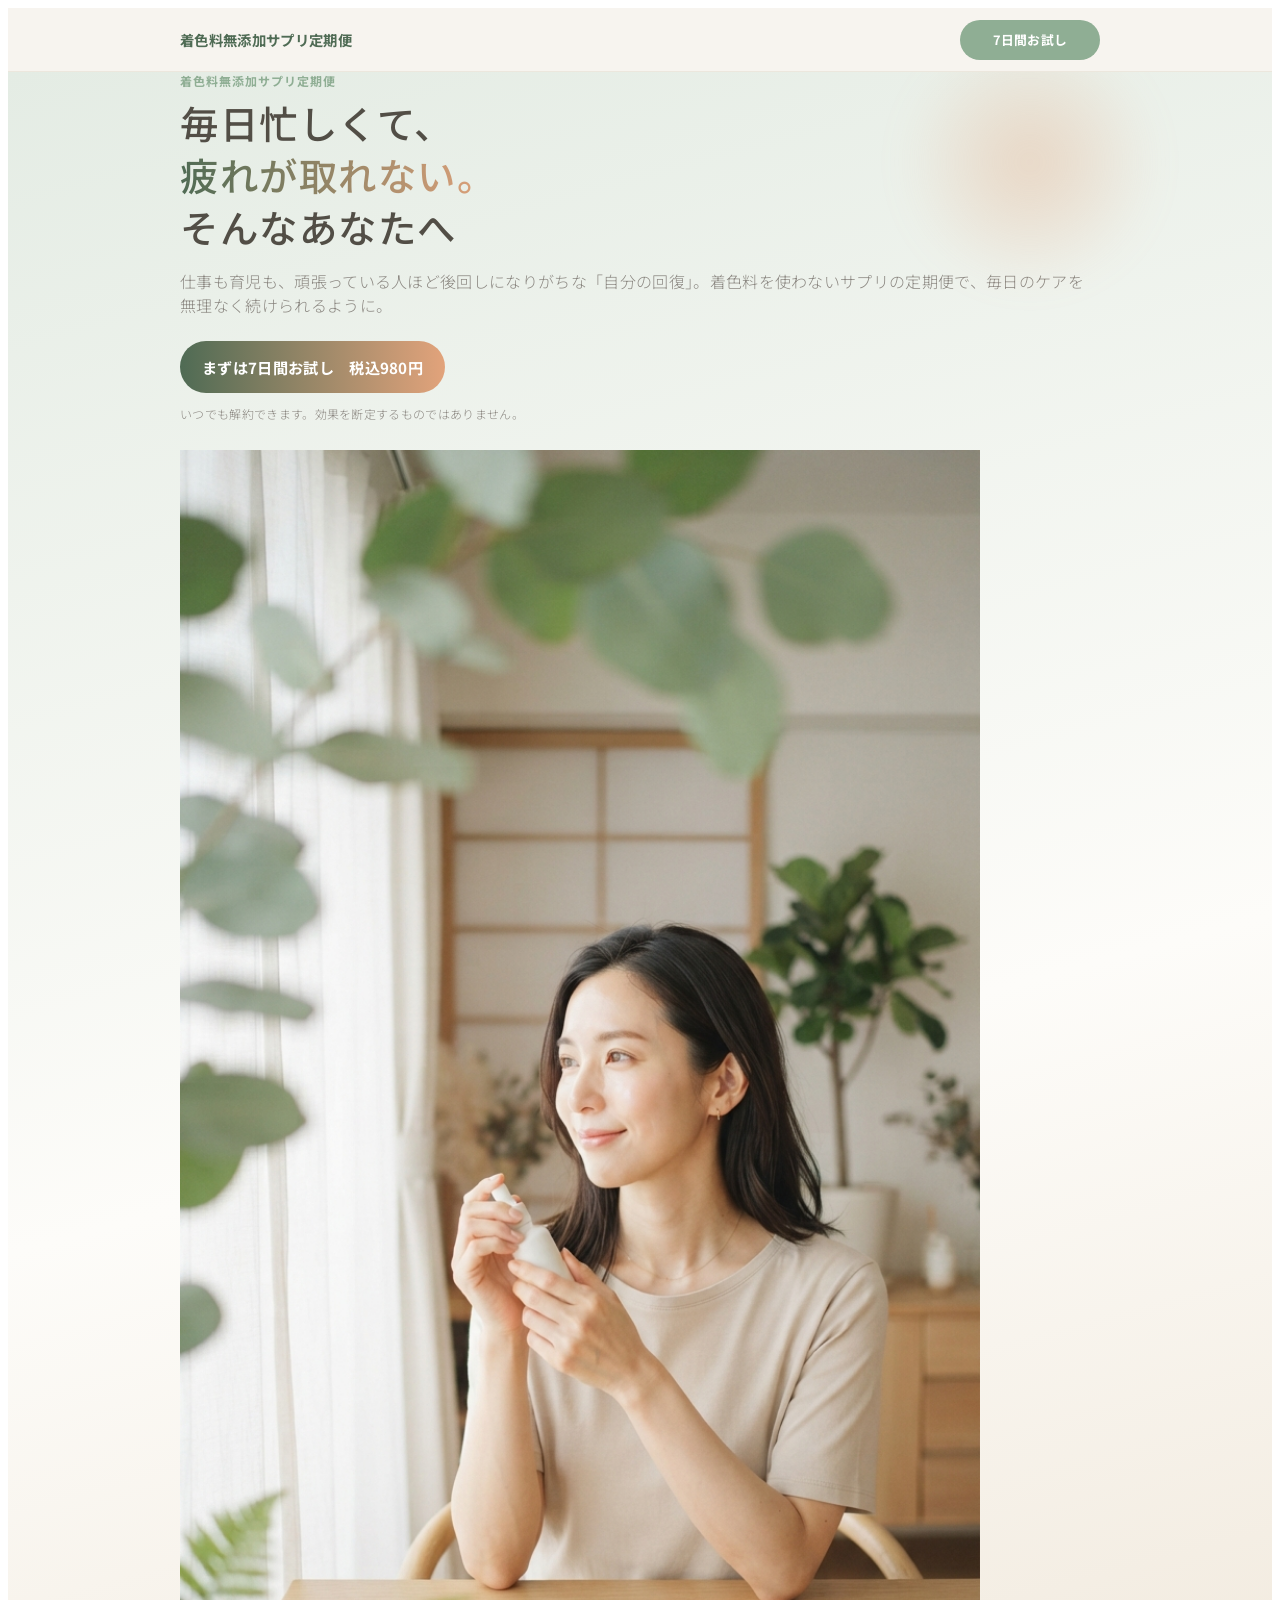
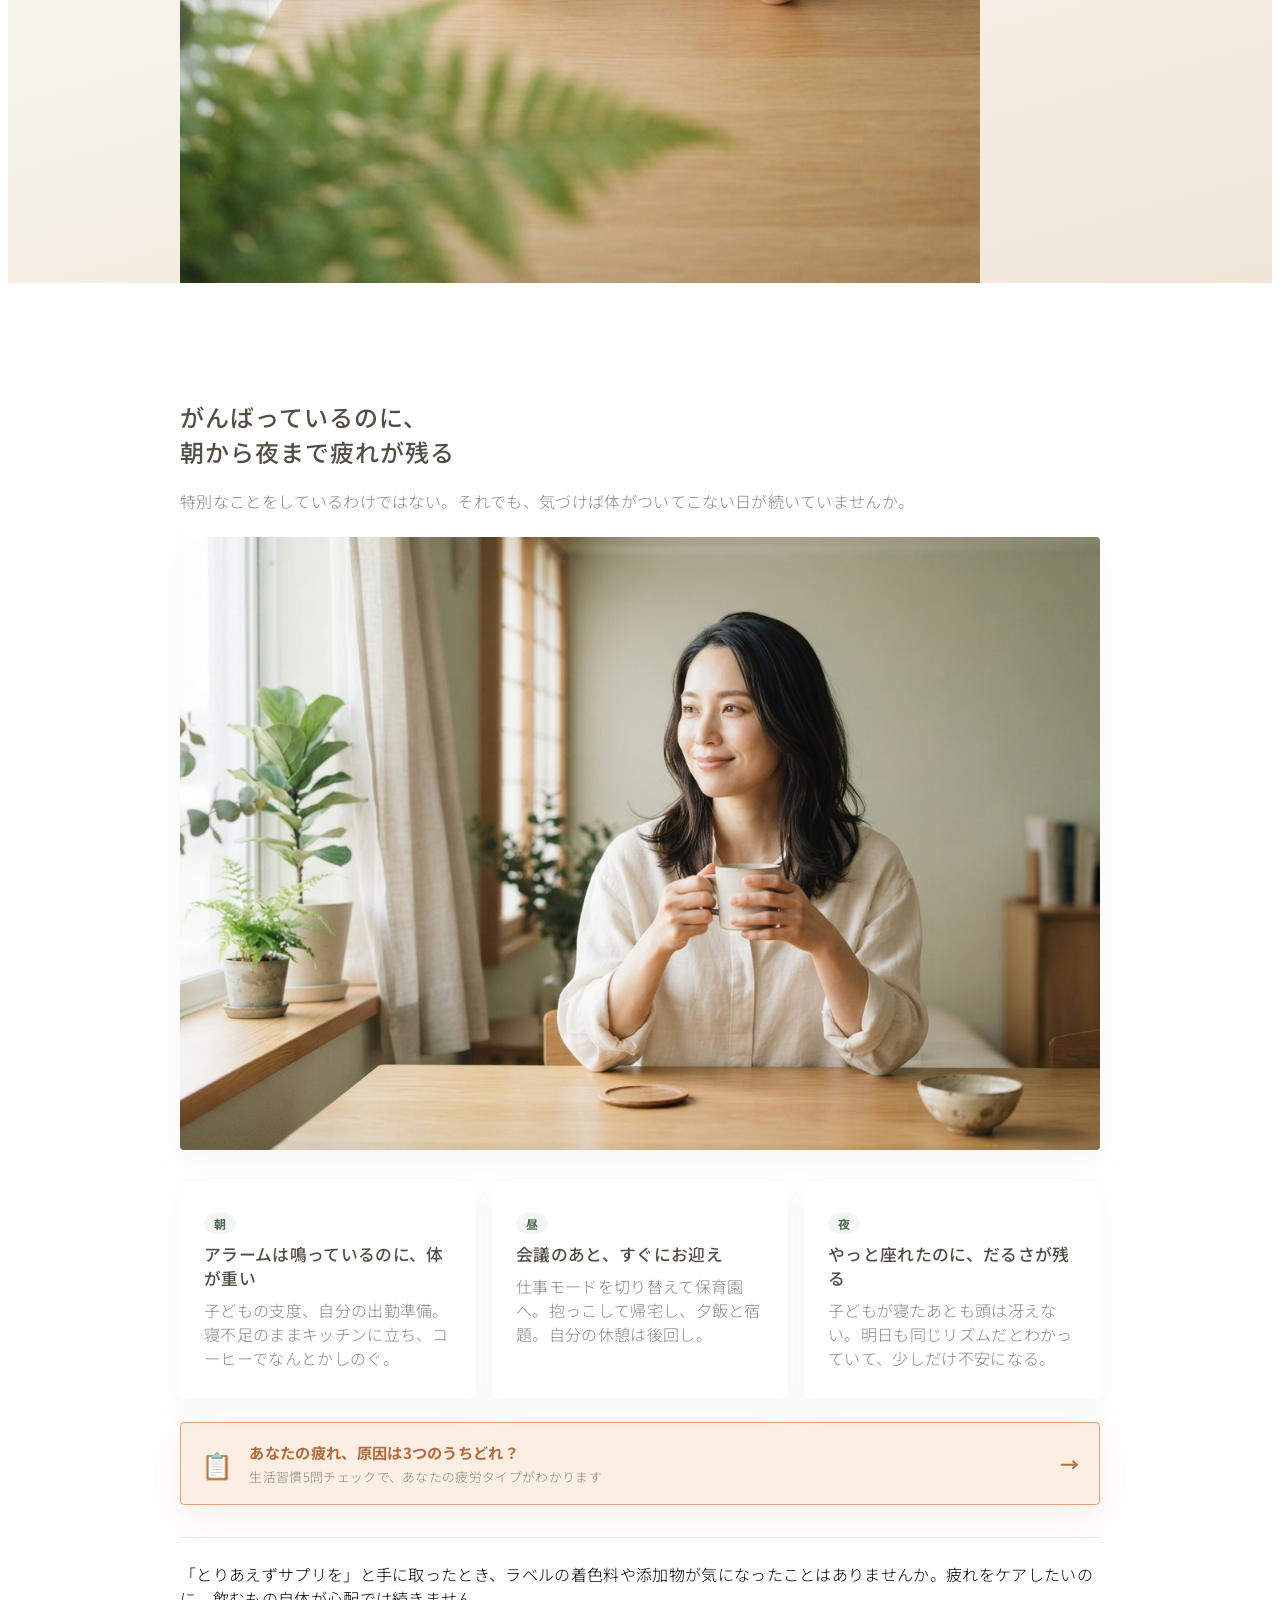
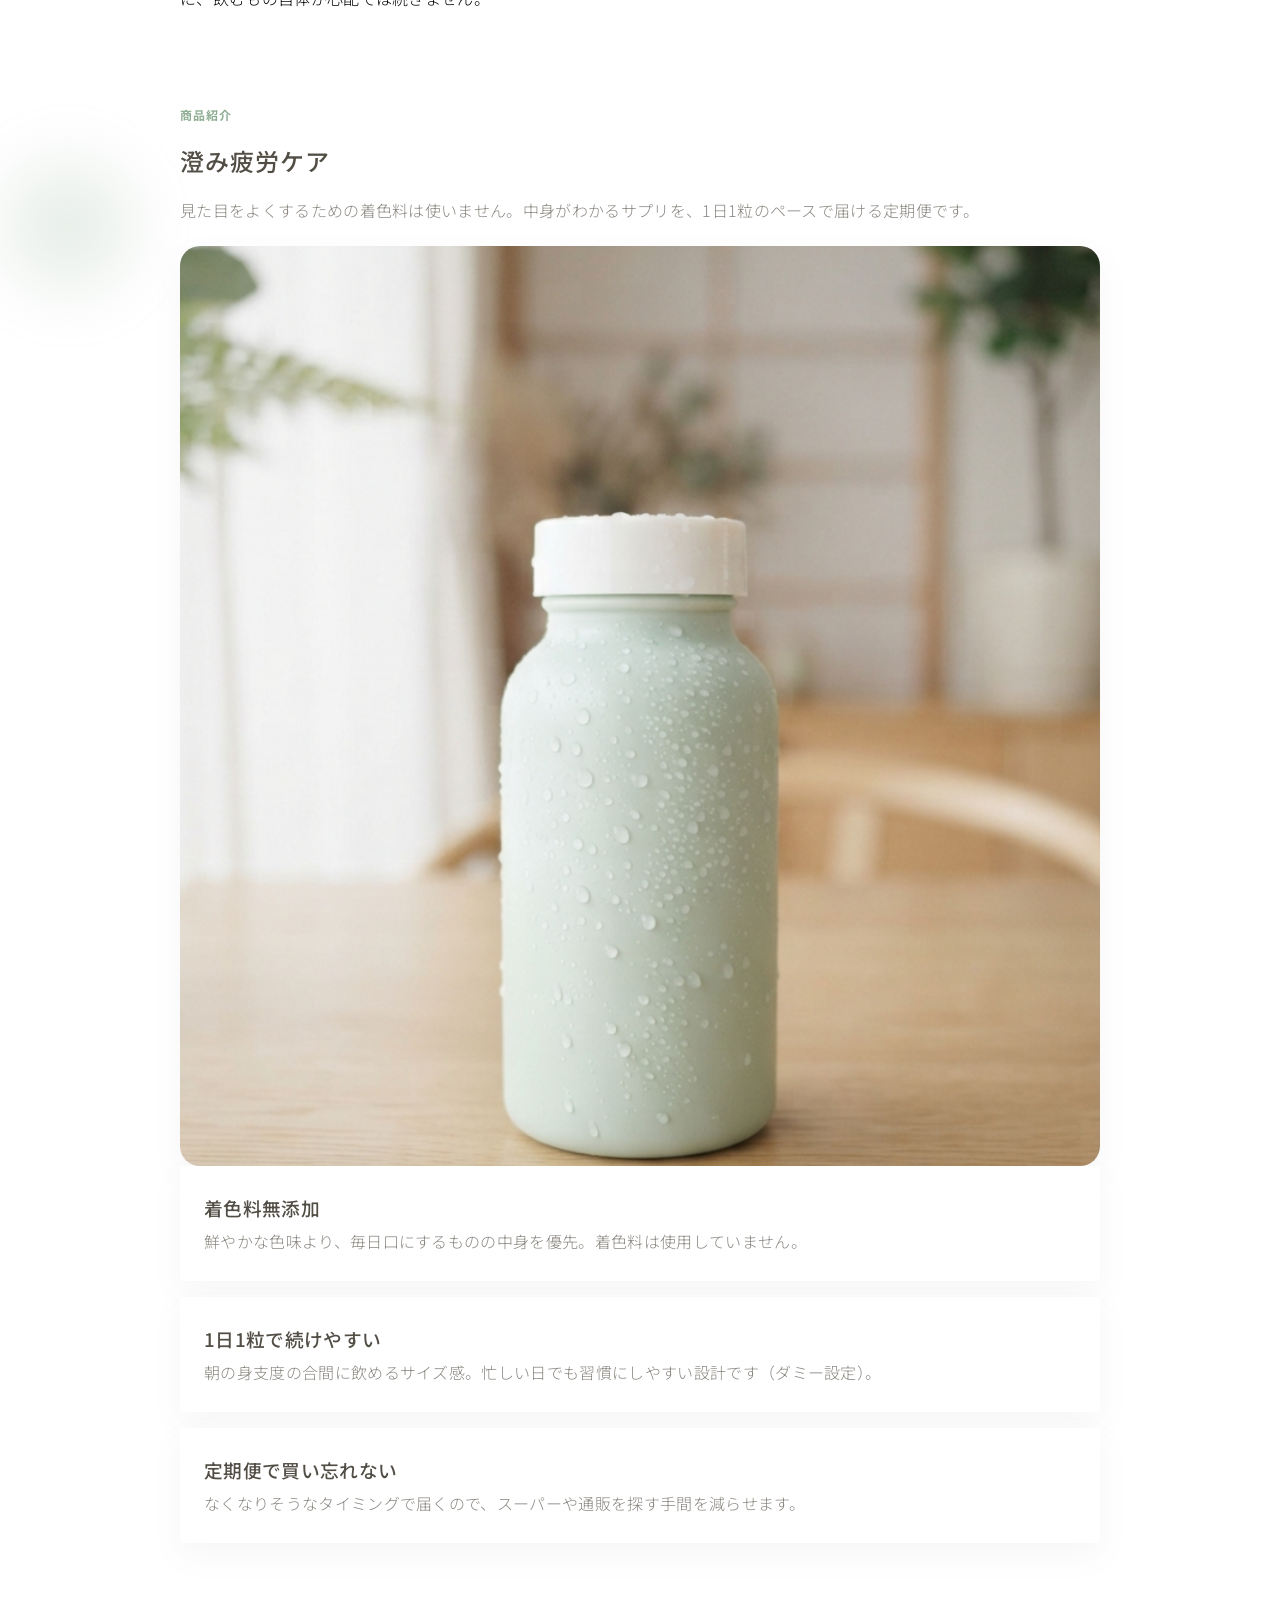
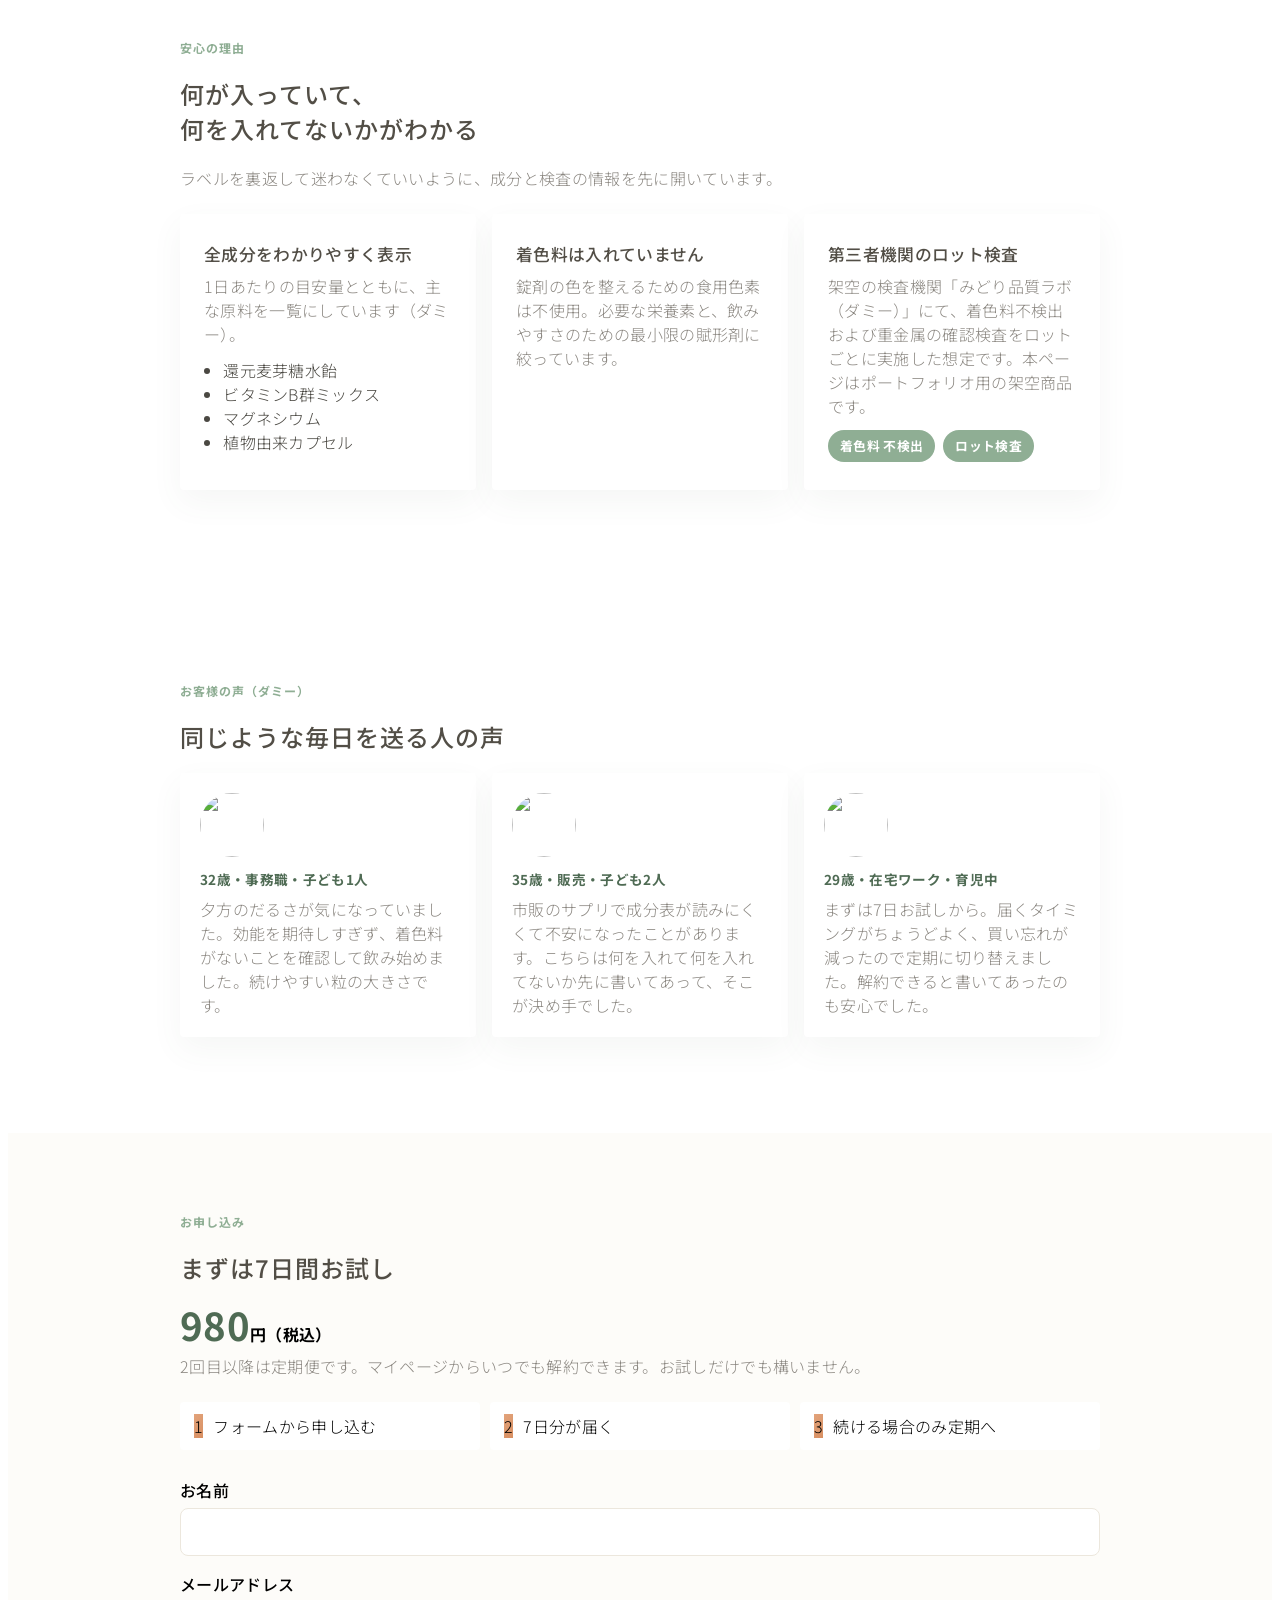
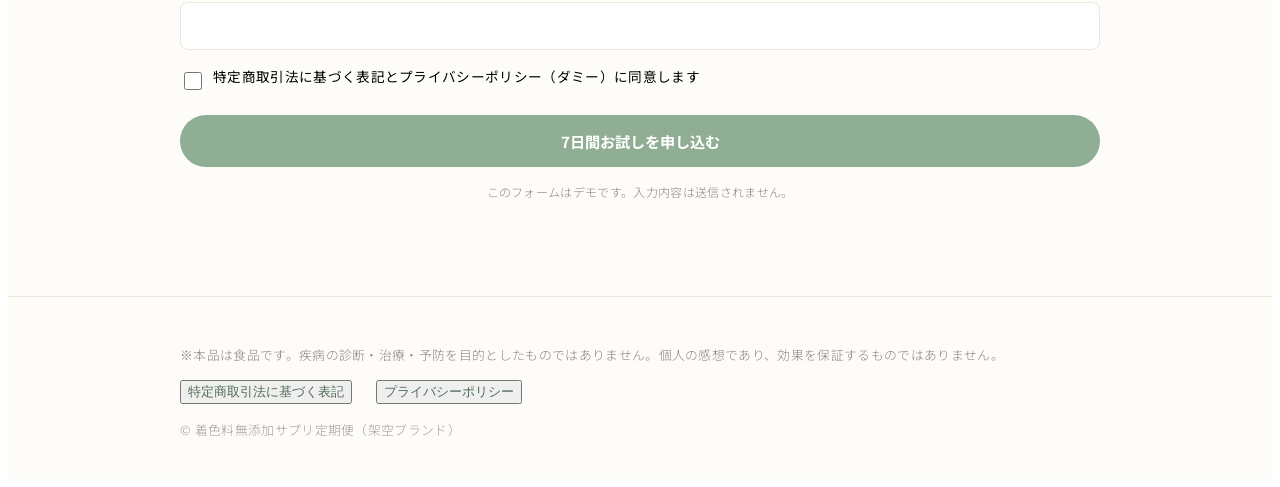
==== commit a03a41e8: "アプリをLPに組み込む" ====
--- a/lp/index.html
+++ b/lp/index.html
@@ -99,6 +99,14 @@
               </p>
             </li>
           </ul>
+          <a class="diagnostic-teaser" href="../app/index.html">
+            <span class="diagnostic-teaser-icon" aria-hidden="true">📋</span>
+            <span class="diagnostic-teaser-text">
+              <strong>あなたの疲れ、原因は3つのうちどれ？</strong>
+              <span>生活習慣5問チェックで、あなたの疲労タイプがわかります</span>
+            </span>
+            <span class="diagnostic-teaser-arrow" aria-hidden="true">→</span>
+          </a>
           <aside class="bridge">
             <p>
               「とりあえずサプリを」と手に取ったとき、ラベルの着色料や添加物が気になったことはありませんか。疲れをケアしたいのに、飲むもの自体が心配では続きません。
--- a/lp/style.css
+++ b/lp/style.css
@@ -693,4 +693,61 @@
 .feature-list p {
   color: var(--muted);
   font-weight: 300;
-}+}
+
+/* 悩みセクション:診断ツールへの誘導カード。
+   薄いオレンジ(差し色ベース)にして、緑基調のセクションの中で目立たせる */
+   .diagnostic-teaser {
+    display: flex;
+    align-items: center;
+    gap: 16px;
+    margin-top: 24px;
+    padding: 18px 20px;
+    min-height: 64px;
+    background: #fbeee3;
+    border: 1px solid var(--accent);
+    border-radius: var(--radius);
+    text-decoration: none;
+    color: var(--text);
+    box-shadow: 0 12px 32px rgba(226, 163, 123, 0.18);
+    transition: transform 0.15s ease, box-shadow 0.15s ease, background 0.15s ease;
+  }
+  
+  .diagnostic-teaser:hover,
+  .diagnostic-teaser:focus-visible {
+    transform: translateY(-2px);
+    background: #f8e4d3;
+    box-shadow: 0 16px 36px rgba(226, 163, 123, 0.28);
+    outline: none;
+  }
+  
+  .diagnostic-teaser-icon {
+    flex: 0 0 auto;
+    font-size: 1.6rem;
+    line-height: 1;
+  }
+  
+  .diagnostic-teaser-text {
+    flex: 1 1 auto;
+    display: flex;
+    flex-direction: column;
+    gap: 4px;
+  }
+  
+  .diagnostic-teaser-text strong {
+    font-size: 0.95rem;
+    font-weight: 700;
+    color: #b56a3e;
+  }
+  
+  .diagnostic-teaser-text span {
+    font-size: 0.8rem;
+    color: var(--muted);
+  }
+  
+  .diagnostic-teaser-arrow {
+    flex: 0 0 auto;
+    font-size: 1.2rem;
+    color: #b56a3e;
+    font-weight: 700;
+  }
